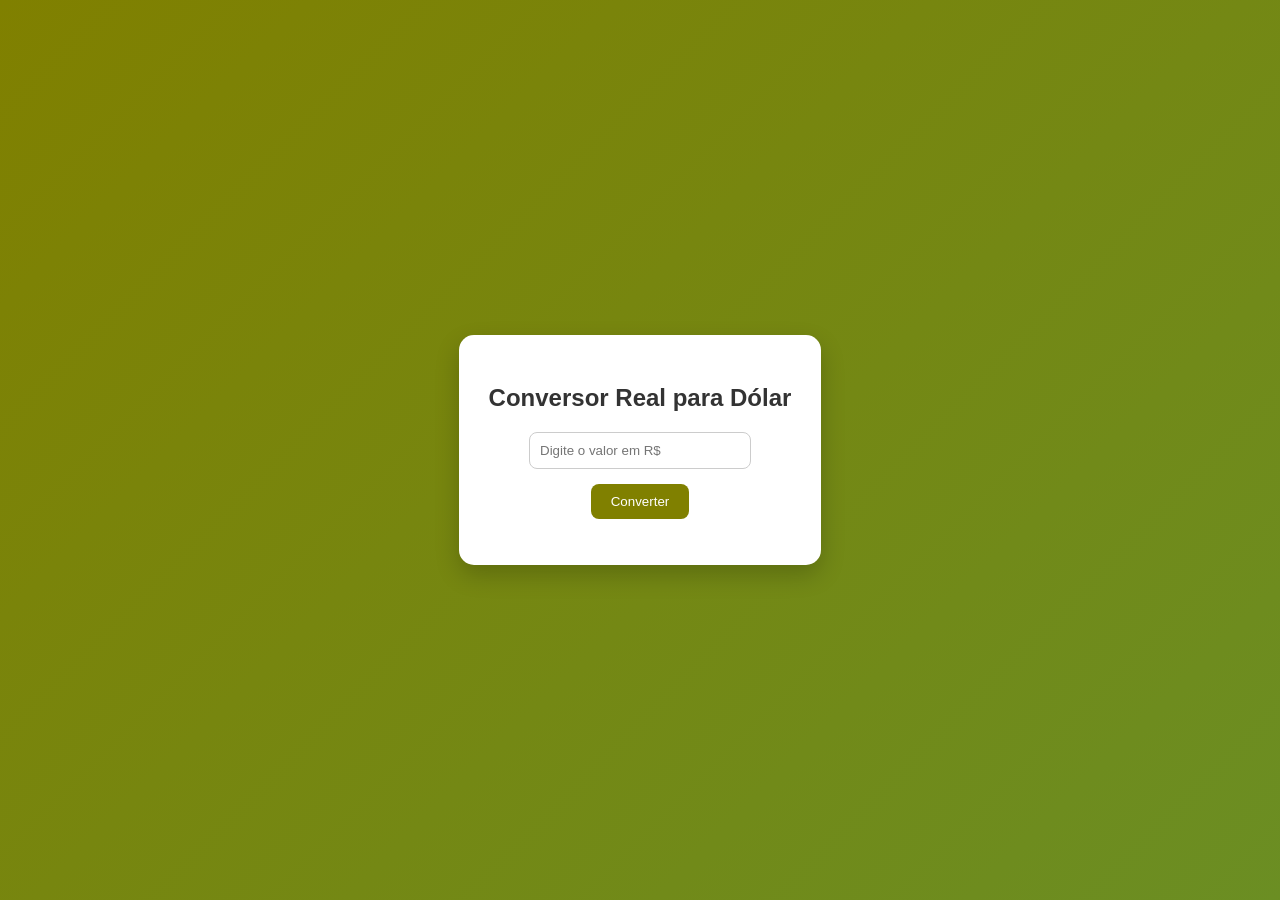
==== index.html @ 5d671fb0 "Primeiro projeto - conversor de moeda" ====
<!DOCTYPE html>
<html lang="pt-BR">
<head>
  <meta charset="UTF-8">
  <title>Conversor de Moeda</title>

  <!-- Conectando o CSS -->
  <link rel="stylesheet" href="style.css">
</head>
<body>

  <div class="container">
    <h2>Conversor Real para Dólar</h2>

    <input type="number" id="valorReal" placeholder="Digite o valor em R$">
    <br>
    <button onclick="converter()">Converter</button>

    <p id="resultado"></p>
  </div>

  <!-- Conectando o JS -->
  <script src="script.js"></script>

</body>
</html>
---- style.css ----
body {
  background: linear-gradient(135deg, olive, #6b8e23);
  font-family: Arial, sans-serif;
  display: flex;
  justify-content: center;
  align-items: center;
  height: 100vh;
  margin: 0;
}

.container {
  background: white;
  padding: 30px;
  border-radius: 15px;
  text-align: center;
  box-shadow: 0 10px 25px rgba(0,0,0,0.2);
}

h2 {
  margin-bottom: 20px;
  color: #333;
}

input {
  padding: 10px;
  width: 200px;
  border-radius: 8px;
  border: 1px solid #ccc;
  margin-bottom: 15px;
  outline: none;
}

button {
  padding: 10px 20px;
  border: none;
  border-radius: 8px;
  background: olive;
  color: white;
  cursor: pointer;
  transition: 0.3s;
}

button:hover {
  background: #556b2f;
}

#resultado {
  margin-top: 15px;
  font-weight: bold;
  color: #333;
}
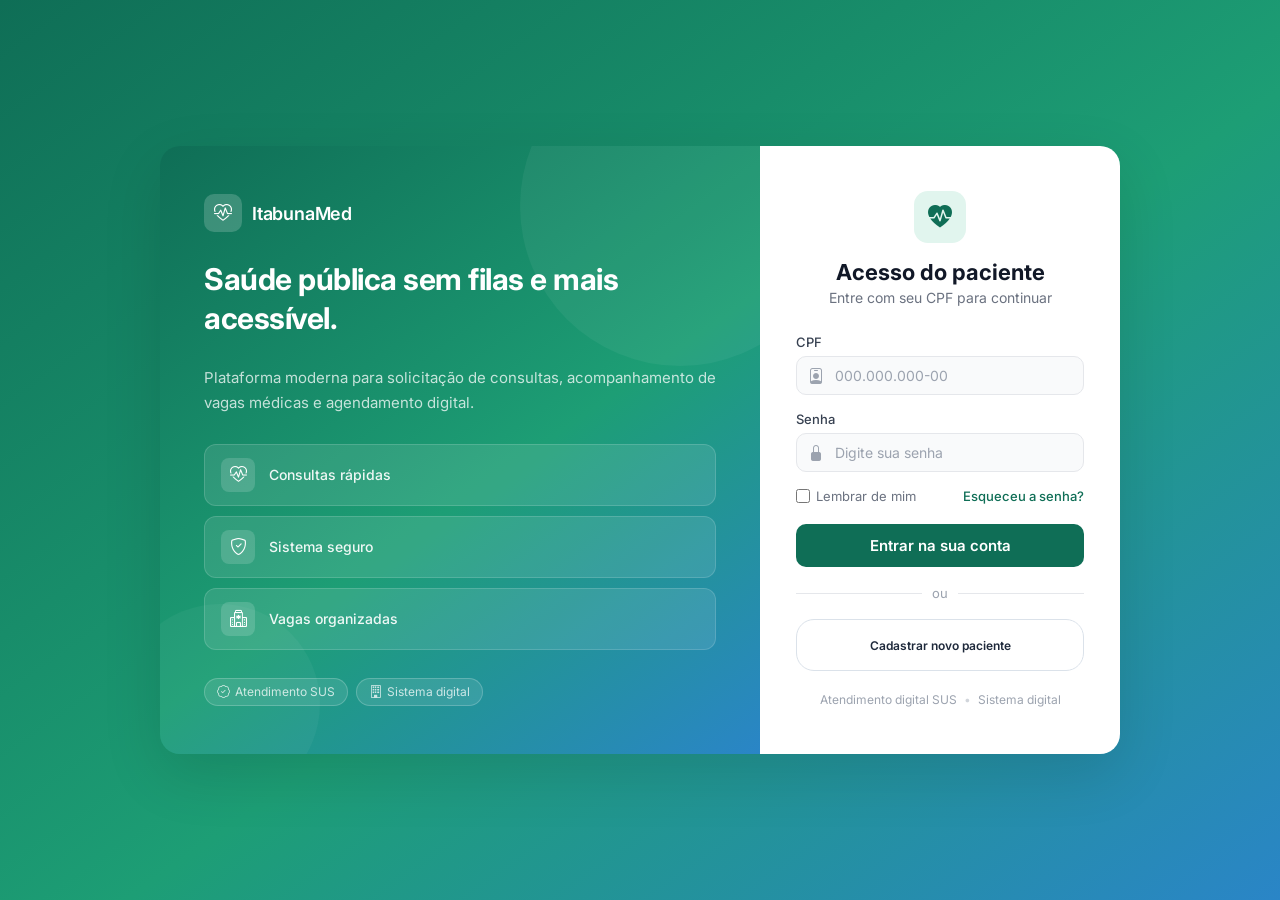
==== commit e331b0b6: "primeiro commit" ====
--- a/index.html
+++ b/index.html
@@ -2,25 +2,109 @@
 <html lang="pt-BR">
 <head>
   <meta charset="UTF-8">
-  <title>Conversor de Moeda</title>
-
-  <!-- Conectando o CSS -->
-  <link rel="stylesheet" href="style.css">
+  <meta name="viewport" content="width=device-width, initial-scale=1.0">
+  <title>ItabunaMed - Portal</title>
+  
+  <link rel="stylesheet" href="https://cdn.jsdelivr.net/npm/bootstrap-icons@1.11.3/font/bootstrap-icons.min.css">
+  <link href="https://fonts.googleapis.com/css2?family=Inter:wght@300;400;500;600;700;800&display=swap" rel="stylesheet">
+  <link rel="stylesheet" href="css/style.css">
 </head>
 <body>
 
-  <div class="container">
-    <h2>Conversor Real para Dólar</h2>
+  <div class="custom-container-login">
 
-    <input type="number" id="valorReal" placeholder="Digite o valor em R$">
-    <br>
-    <button onclick="converter()">Converter</button>
+    <div class="info-side">
+      <div class="info-content-wrapper">
 
-    <p id="resultado"></p>
+        <div class="info-brand">
+          <div class="info-brand-icon"><i class="bi bi-heart-pulse"></i></div>
+          <span class="info-brand-name">ItabunaMed</span>
+        </div>
+
+        <h1 class="info-titulo">
+          Saúde pública sem filas e mais acessível.
+        </h1>
+        <p class="info-descricao">
+          Plataforma moderna para solicitação de consultas, acompanhamento de vagas médicas e agendamento digital.
+        </p>
+
+        <div class="info-beneficios">
+          <div class="info-card">
+            <div class="info-card-icone"><i class="bi bi-heart-pulse"></i></div>
+            <span class="info-card-texto">Consultas rápidas</span>
+          </div>
+          <div class="info-card">
+            <div class="info-card-icone"><i class="bi bi-shield-check"></i></div>
+            <span class="info-card-texto">Sistema seguro</span>
+          </div>
+          <div class="info-card">
+            <div class="info-card-icone"><i class="bi bi-hospital"></i></div>
+            <span class="info-card-texto">Vagas organizadas</span>
+          </div>
+        </div>
+
+        <div class="info-badges">
+          <span class="info-badge"><i class="bi bi-patch-check"></i> Atendimento SUS</span>
+          <span class="info-badge"><i class="bi bi-building"></i> Sistema digital</span>
+        </div>
+
+      </div>
+    </div>
+
+    <div class="login-side">
+      <div class="health-glass-box">
+        
+        <div class="health-icon-header">
+          <i class="bi bi-heart-pulse-fill"></i>
+        </div>
+
+        <h2>Acesso do paciente</h2>
+        <p class="health-subtitle">Entre com seu CPF para continuar</p>
+        
+        <form id="loginForm">
+
+          <div class="health-form-group">
+            <label for="cpf">CPF</label>
+            <div class="health-input-group">
+              <i class="bi bi-person-badge"></i>
+              <input type="text" id="cpf" placeholder="000.000.000-00" required autocomplete="off">
+            </div>
+          </div>
+
+          <div class="health-form-group">
+            <label for="senha">Senha</label>
+            <div class="health-input-group">
+              <i class="bi bi-lock-fill"></i>
+              <input type="password" id="senha" placeholder="Digite sua senha" required>
+            </div>
+          </div>
+          
+          <div class="health-options">
+            <label class="health-remember">
+              <input type="checkbox" id="remember"> Lembrar de mim
+            </label>
+            <a href="#" class="health-forgot">Esqueceu a senha?</a>
+          </div>
+          
+          <button type="submit" class="health-btn">Entrar na sua conta</button>
+
+          <div class="health-divider">
+            <span></span>ou<span></span>
+          </div>
+
+          <a href="cadastro.html" class="health-btn-secondary">Cadastrar novo paciente</a>
+          
+          <div class="health-footer-links">
+            <p>Atendimento digital SUS <span class="dot">•</span> Sistema digital</p>
+          </div>
+
+        </form>
+
+      </div>
+    </div>
+
   </div>
 
-  <!-- Conectando o JS -->
-  <script src="script.js"></script>
-
+  <script src="js/script.js"></script>
 </body>
 </html>
--- a/css/style.css
+++ b/css/style.css
@@ -0,0 +1,459 @@
+*, *::before, *::after {
+  box-sizing: border-box;
+  margin: 0;
+  padding: 0;
+}
+
+
+body {
+  font-family: 'Inter', sans-serif;
+  min-height: 100vh;
+  display: flex;
+  align-items: center;
+  justify-content: center;
+
+  background: linear-gradient(
+    145deg,
+    #0f6e56 0%,
+    #1d9e75 55%,
+    #2a85c7 100%
+  );
+}
+
+/* ───── Layout principal ───── */
+
+.custom-container-login {
+  display: flex;
+  width: 100%;
+  max-width: 960px;
+  min-height: 580px;
+  border-radius: 20px;
+  overflow: hidden;
+  box-shadow: 0 20px 60px rgba(0, 0, 0, 0.12);
+}
+
+/* ───── Lado esquerdo (info) ───── */
+
+.info-side {
+  flex: 1.2;
+  background: linear-gradient(145deg, #0f6e56 0%, #1d9e75 55%, #2a85c7 100%);
+  padding: 48px 44px;
+  display: flex;
+  flex-direction: column;
+  justify-content: space-between;
+  position: relative;
+  overflow: hidden;
+}
+
+.info-side::before {
+  content: '';
+  position: absolute;
+  width: 320px;
+  height: 320px;
+  border-radius: 50%;
+  background: rgba(255, 255, 255, 0.05);
+  top: -100px;
+  right: -80px;
+  pointer-events: none;
+}
+
+.info-side::after {
+  content: '';
+  position: absolute;
+  width: 200px;
+  height: 200px;
+  border-radius: 50%;
+  background: rgba(255, 255, 255, 0.04);
+  bottom: -50px;
+  left: -40px;
+  pointer-events: none;
+}
+
+.info-content-wrapper {
+  display: flex;
+  flex-direction: column;
+  gap: 28px;
+  position: relative;
+  z-index: 1;
+}
+
+/* Brand */
+
+.info-brand {
+  display: flex;
+  align-items: center;
+  gap: 10px;
+}
+
+.info-brand-icon {
+  width: 38px;
+  height: 38px;
+  background: rgba(255, 255, 255, 0.18);
+  border-radius: 10px;
+  display: flex;
+  align-items: center;
+  justify-content: center;
+}
+
+.info-brand-icon i {
+  font-size: 18px;
+  color: white;
+}
+
+.info-brand-name {
+  font-size: 18px;
+  font-weight: 600;
+  color: white;
+  letter-spacing: -0.2px;
+}
+
+/* Título e descrição */
+
+.info-titulo {
+  font-size: 30px;
+  font-weight: 700;
+  color: white;
+  line-height: 1.3;
+  letter-spacing: -0.5px;
+}
+
+.info-descricao {
+  font-size: 15px;
+  color: rgba(255, 255, 255, 0.75);
+  line-height: 1.65;
+}
+
+/* Cards de benefícios */
+
+.info-beneficios {
+  display: flex;
+  flex-direction: column;
+  gap: 10px;
+}
+
+.info-card {
+  display: flex;
+  align-items: center;
+  gap: 14px;
+  background: rgba(255, 255, 255, 0.1);
+  border: 1px solid rgba(255, 255, 255, 0.15);
+  border-radius: 12px;
+  padding: 13px 16px;
+  transition: background 0.2s;
+}
+
+.info-card:hover {
+  background: rgba(255, 255, 255, 0.16);
+}
+
+.info-card-icone {
+  width: 34px;
+  height: 34px;
+  background: rgba(255, 255, 255, 0.15);
+  border-radius: 8px;
+  display: flex;
+  align-items: center;
+  justify-content: center;
+  flex-shrink: 0;
+}
+
+.info-card-icone i {
+  font-size: 17px;
+  color: white;
+}
+
+.info-card-texto {
+  font-size: 14px;
+  font-weight: 500;
+  color: rgba(255, 255, 255, 0.92);
+}
+
+/* Badges */
+
+.info-badges {
+  display: flex;
+  gap: 8px;
+  flex-wrap: wrap;
+}
+
+.info-badge {
+  display: inline-flex;
+  align-items: center;
+  gap: 5px;
+  font-size: 12px;
+  color: rgba(255, 255, 255, 0.75);
+  background: rgba(255, 255, 255, 0.1);
+  border: 1px solid rgba(255, 255, 255, 0.2);
+  padding: 5px 12px;
+  border-radius: 20px;
+}
+
+.info-badge i {
+  font-size: 13px;
+}
+
+/* ───── Lado direito (login) ───── */
+
+.login-side {
+  width: 360px;
+  background: #ffffff;
+  display: flex;
+  align-items: center;
+  justify-content: center;
+  padding: 40px 36px;
+}
+
+.health-glass-box {
+  width: 100%;
+}
+
+/* Cabeçalho do formulário */
+
+.health-icon-header {
+  width: 52px;
+  height: 52px;
+  background: #e1f5ee;
+  border-radius: 14px;
+  display: flex;
+  align-items: center;
+  justify-content: center;
+  margin: 0 auto 16px;
+}
+
+.health-icon-header i {
+  font-size: 24px;
+  color: #0f6e56;
+}
+
+.health-glass-box h2 {
+  text-align: center;
+  font-size: 22px;
+  font-weight: 700;
+  color: #111827;
+  margin-bottom: 4px;
+}
+
+.health-subtitle {
+  text-align: center;
+  font-size: 14px;
+  color: #6b7280;
+  margin-bottom: 28px;
+}
+
+/* Grupos de campo */
+
+.health-form-group {
+  margin-bottom: 16px;
+}
+
+.health-form-group label {
+  display: block;
+  font-size: 13px;
+  font-weight: 500;
+  color: #374151;
+  margin-bottom: 6px;
+}
+
+.health-input-group {
+  position: relative;
+  display: flex;
+  align-items: center;
+}
+
+.health-input-group i {
+  position: absolute;
+  left: 12px;
+  font-size: 16px;
+  color: #9ca3af;
+  pointer-events: none;
+}
+
+.health-input-group input {
+  width: 100%;
+  padding: 10px 12px 10px 38px;
+  font-size: 14px;
+  font-family: 'Inter', sans-serif;
+  color: #111827;
+  background: #f9fafb;
+  border: 1px solid #e5e7eb;
+  border-radius: 10px;
+  outline: none;
+  transition: border-color 0.2s, box-shadow 0.2s, background 0.2s;
+}
+
+.health-input-group input:focus {
+  border-color: #1d9e75;
+  background: #ffffff;
+  box-shadow: 0 0 0 3px rgba(29, 158, 117, 0.12);
+}
+
+.health-input-group input::placeholder {
+  color: #9ca3af;
+}
+
+/* Opções (lembrar / esqueceu) */
+
+.health-options {
+  display: flex;
+  align-items: center;
+  justify-content: space-between;
+  margin-bottom: 20px;
+}
+
+.health-remember {
+  display: flex;
+  align-items: center;
+  gap: 6px;
+  font-size: 13px;
+  color: #6b7280;
+  cursor: pointer;
+  user-select: none;
+}
+
+.health-remember input[type="checkbox"] {
+  accent-color: #0f6e56;
+  width: 14px;
+  height: 14px;
+  cursor: pointer;
+}
+
+.health-forgot {
+  font-size: 13px;
+  color: #0f6e56;
+  text-decoration: none;
+  font-weight: 500;
+  transition: color 0.15s;
+}
+
+.health-forgot:hover {
+  color: #085041;
+  text-decoration: underline;
+}
+
+/* Botão principal */
+
+.health-btn {
+  width: 100%;
+  padding: 12px;
+  background: #0f6e56;
+  color: white;
+  border: none;
+  border-radius: 10px;
+  font-size: 15px;
+  font-weight: 600;
+  font-family: 'Inter', sans-serif;
+  cursor: pointer;
+  transition: background 0.2s, transform 0.1s;
+}
+
+.health-btn:hover {
+  background: #085041;
+}
+
+.health-btn:active {
+  transform: scale(0.98);
+}
+
+/* Divisor */
+
+.health-divider {
+  display: flex;
+  align-items: center;
+  gap: 10px;
+  margin: 18px 0;
+  font-size: 13px;
+  color: #9ca3af;
+}
+
+.health-divider span {
+  flex: 1;
+  height: 1px;
+  background: #e5e7eb;
+}
+
+/* Botão secundário */
+
+.health-btn-secondary {
+ 
+  width: 100%;
+  height: 52px;
+  display: flex;
+  align-items: center;
+  justify-content: center;
+  text-align: center;
+
+  border-radius: 18px;
+  border: 1px solid #dbe2ea;
+
+  text-decoration: none;
+  color: #1e293b;
+
+  font-size: 12px;
+  font-weight: 600;
+
+  background: #ffffff;
+
+  transition: 0.2s;
+
+  margin: 0 auto;
+}
+
+.health-btn-secondary:hover {
+  background: #f9fafb;
+  border-color: #d1d5db;
+}
+
+/* Rodapé */
+
+.health-footer-links {
+  text-align: center;
+  margin-top: 20px;
+}
+
+.health-footer-links p {
+  font-size: 12px;
+  color: #9ca3af;
+  line-height: 1.5;
+}
+
+.dot {
+  color: #d1d5db;
+  margin: 0 4px;
+}
+
+/* ───── Responsivo ───── */
+
+@media (max-width: 720px) {
+  .custom-container-login {
+    flex-direction: column;
+    max-width: 420px;
+    min-height: unset;
+    border-radius: 16px;
+    margin: 20px;
+  }
+
+  .info-side {
+    padding: 32px 28px;
+  }
+
+  .info-titulo {
+    font-size: 24px;
+  }
+
+  .login-side {
+    width: 100%;
+    padding: 32px 28px;
+  }
+}
+
+@media (max-width: 420px) {
+  body {
+    align-items: flex-start;
+    padding: 16px;
+  }
+
+  .custom-container-login {
+    margin: 0;
+    border-radius: 12px;
+  }
+}
